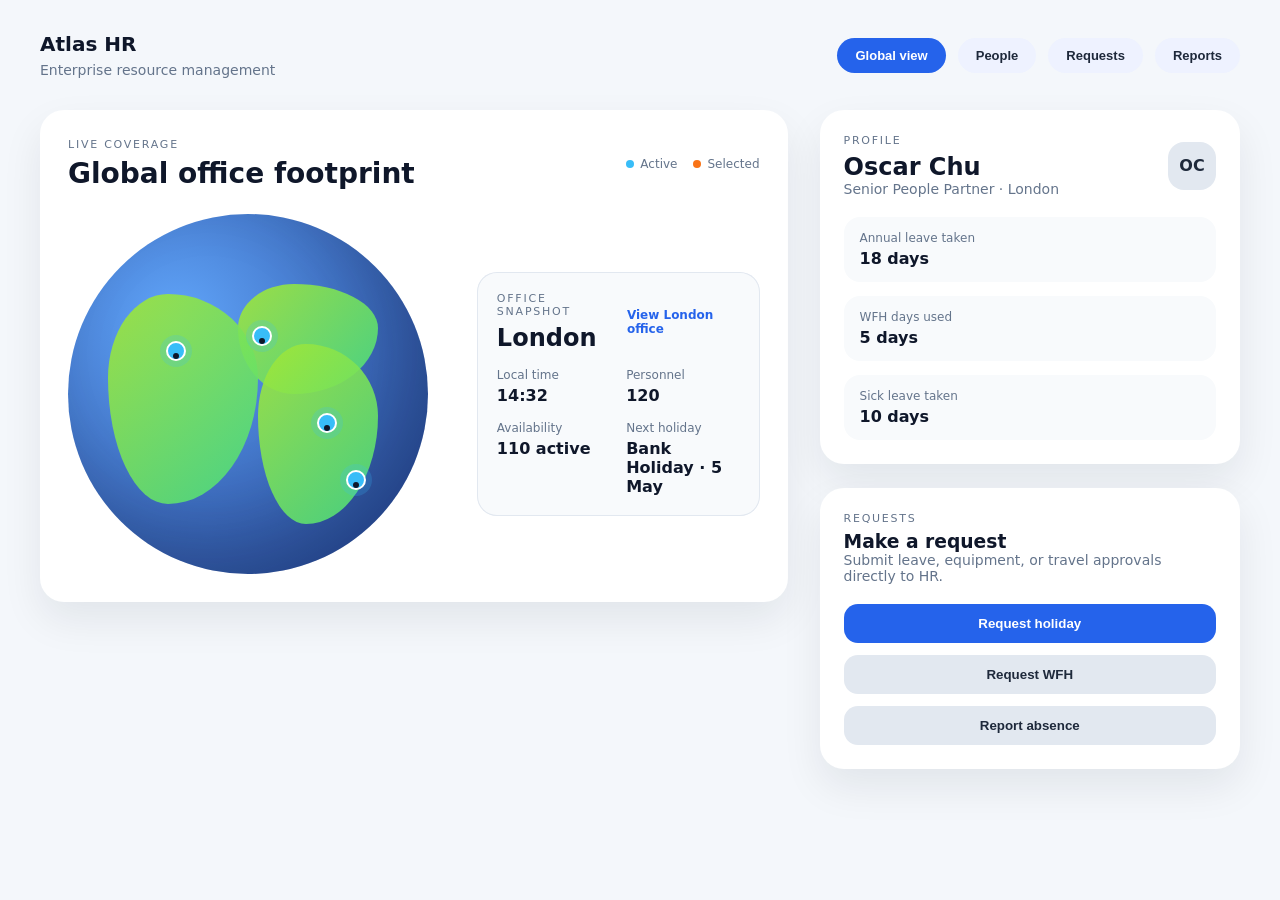
==== index.html @ fd565216 "Add HR globe dashboard pages" ====
<!doctype html>
<html lang="en">
  <head>
    <meta charset="UTF-8" />
    <meta name="viewport" content="width=device-width, initial-scale=1" />
    <title>Atlas HR | Global Workforce</title>
    <link rel="stylesheet" href="styles.css" />
  </head>
  <body>
    <div class="page">
      <header class="topbar">
        <div class="brand">
          <span class="brand-mark">Atlas HR</span>
          <span class="brand-subtitle">Enterprise resource management</span>
        </div>
        <nav class="nav">
          <button class="nav-pill is-active">Global view</button>
          <button class="nav-pill">People</button>
          <button class="nav-pill">Requests</button>
          <button class="nav-pill">Reports</button>
        </nav>
      </header>

      <main class="content">
        <section class="globe-panel">
          <div class="globe-header">
            <div>
              <p class="eyebrow">Live coverage</p>
              <h1>Global office footprint</h1>
            </div>
            <div class="legend">
              <span><span class="dot dot-active"></span>Active</span>
              <span><span class="dot dot-focus"></span>Selected</span>
            </div>
          </div>

          <div class="globe-stage">
            <div class="globe" id="globe">
              <div class="continent continent-europe"></div>
              <div class="continent continent-africa"></div>
              <div class="continent continent-americas"></div>
              <button class="office-marker" data-office="london" style="--x: 54%; --y: 34%;">
                <span></span>
              </button>
              <button class="office-marker" data-office="newyork" style="--x: 30%; --y: 38%;">
                <span></span>
              </button>
              <button class="office-marker" data-office="singapore" style="--x: 72%; --y: 58%;">
                <span></span>
              </button>
              <button class="office-marker" data-office="sydney" style="--x: 80%; --y: 74%;">
                <span></span>
              </button>
            </div>

            <div class="globe-popup" id="globePopup">
              <div class="popup-header">
                <div>
                  <p class="eyebrow">Office snapshot</p>
                  <h2 id="officeName">London</h2>
                </div>
                <a class="cta" id="officeLink" href="office.html">View office</a>
              </div>
              <div class="popup-grid">
                <div>
                  <p class="label">Local time</p>
                  <p class="value" id="officeTime">14:32</p>
                </div>
                <div>
                  <p class="label">Personnel</p>
                  <p class="value" id="officePersonnel">120</p>
                </div>
                <div>
                  <p class="label">Availability</p>
                  <p class="value" id="officeAvailability">110 active</p>
                </div>
                <div>
                  <p class="label">Next holiday</p>
                  <p class="value" id="officeHoliday">Bank Holiday · 5 May</p>
                </div>
              </div>
            </div>
          </div>
        </section>

        <aside class="profile-panel">
          <div class="profile-card">
            <div class="profile-header">
              <div>
                <p class="eyebrow">Profile</p>
                <h2>Oscar Chu</h2>
                <p class="muted">Senior People Partner · London</p>
              </div>
              <div class="avatar">OC</div>
            </div>
            <div class="metric-list">
              <div class="metric">
                <p class="label">Annual leave taken</p>
                <p class="value">18 days</p>
              </div>
              <div class="metric">
                <p class="label">WFH days used</p>
                <p class="value">5 days</p>
              </div>
              <div class="metric">
                <p class="label">Sick leave taken</p>
                <p class="value">10 days</p>
              </div>
            </div>
          </div>

          <div class="request-card">
            <div>
              <p class="eyebrow">Requests</p>
              <h3>Make a request</h3>
              <p class="muted">Submit leave, equipment, or travel approvals directly to HR.</p>
            </div>
            <div class="request-actions">
              <button class="button button-primary">Request holiday</button>
              <button class="button button-secondary">Request WFH</button>
              <button class="button button-secondary">Report absence</button>
            </div>
          </div>
        </aside>
      </main>
    </div>

    <script src="app.js"></script>
  </body>
</html>
---- styles.css ----
:root {
  color-scheme: light;
  font-family: "Inter", "Segoe UI", system-ui, sans-serif;
  --ink: #0f172a;
  --muted: #64748b;
  --panel: #ffffff;
  --accent: #2563eb;
  --accent-soft: #dbeafe;
  --shadow: 0 18px 40px rgba(15, 23, 42, 0.08);
  --radius: 24px;
}

* {
  box-sizing: border-box;
  margin: 0;
  padding: 0;
}

body {
  background: #f4f7fb;
  color: var(--ink);
  min-height: 100vh;
}

.page {
  max-width: 1280px;
  margin: 0 auto;
  padding: 32px 40px 48px;
}

.topbar {
  display: flex;
  justify-content: space-between;
  align-items: center;
  gap: 32px;
  margin-bottom: 32px;
}

.brand {
  display: flex;
  flex-direction: column;
  gap: 6px;
}

.brand-mark {
  font-weight: 700;
  font-size: 20px;
}

.brand-subtitle {
  font-size: 14px;
  color: var(--muted);
}

.nav {
  display: flex;
  gap: 12px;
  flex-wrap: wrap;
}

.nav-pill {
  border: none;
  background: #eef2ff;
  color: #1e293b;
  padding: 10px 18px;
  border-radius: 999px;
  font-size: 13px;
  font-weight: 600;
  cursor: pointer;
  transition: 0.2s ease;
  text-decoration: none;
}

.nav-pill.is-active {
  background: var(--accent);
  color: #fff;
}

.nav-pill:hover {
  transform: translateY(-1px);
}

.content {
  display: grid;
  grid-template-columns: minmax(0, 1.6fr) minmax(0, 0.9fr);
  gap: 32px;
  align-items: start;
}

.globe-panel {
  background: var(--panel);
  border-radius: var(--radius);
  padding: 28px;
  box-shadow: var(--shadow);
}

.globe-header {
  display: flex;
  justify-content: space-between;
  align-items: center;
  margin-bottom: 24px;
}

.eyebrow {
  text-transform: uppercase;
  font-size: 11px;
  letter-spacing: 0.16em;
  color: var(--muted);
  margin-bottom: 6px;
}

h1 {
  font-size: 28px;
}

.legend {
  display: flex;
  gap: 16px;
  font-size: 12px;
  color: var(--muted);
}

.dot {
  width: 8px;
  height: 8px;
  border-radius: 999px;
  display: inline-block;
  margin-right: 6px;
}

.dot-active {
  background: #38bdf8;
}

.dot-focus {
  background: #f97316;
}

.globe-stage {
  display: grid;
  grid-template-columns: minmax(0, 1fr) minmax(0, 0.75fr);
  gap: 32px;
  align-items: center;
}

.globe {
  position: relative;
  width: 360px;
  height: 360px;
  border-radius: 50%;
  background: radial-gradient(circle at 30% 30%, #60a5fa, #1e3a8a);
  overflow: hidden;
  box-shadow: inset -40px -40px 80px rgba(15, 23, 42, 0.2);
}

.continent {
  position: absolute;
  background: linear-gradient(135deg, #a3e635, #4ade80);
  opacity: 0.9;
  border-radius: 40% 60% 60% 40% / 40% 40% 60% 60%;
}

.continent-europe {
  width: 140px;
  height: 110px;
  top: 70px;
  left: 170px;
}

.continent-africa {
  width: 120px;
  height: 180px;
  top: 130px;
  left: 190px;
}

.continent-americas {
  width: 150px;
  height: 210px;
  top: 80px;
  left: 40px;
}

.office-marker {
  position: absolute;
  width: 20px;
  height: 20px;
  border-radius: 999px;
  border: 2px solid #fff;
  background: #38bdf8;
  box-shadow: 0 0 0 6px rgba(56, 189, 248, 0.2);
  left: var(--x);
  top: var(--y);
  transform: translate(-50%, -50%);
  cursor: pointer;
}

.office-marker span {
  display: block;
  width: 6px;
  height: 6px;
  background: #0f172a;
  border-radius: 999px;
  margin: auto;
  transform: translateY(5px);
}

.office-marker.is-selected {
  background: #f97316;
  box-shadow: 0 0 0 6px rgba(249, 115, 22, 0.2);
}

.globe-popup {
  background: #f8fafc;
  border-radius: 20px;
  padding: 20px;
  box-shadow: inset 0 0 0 1px #e2e8f0;
}

.popup-header {
  display: flex;
  align-items: center;
  justify-content: space-between;
  gap: 16px;
  margin-bottom: 16px;
}

.popup-grid {
  display: grid;
  grid-template-columns: repeat(2, minmax(0, 1fr));
  gap: 16px;
}

.label {
  font-size: 12px;
  color: var(--muted);
}

.value {
  font-size: 16px;
  font-weight: 600;
  margin-top: 4px;
}

.cta {
  text-decoration: none;
  font-size: 12px;
  font-weight: 600;
  color: var(--accent);
}

.profile-panel {
  display: grid;
  gap: 24px;
}

.profile-card,
.request-card {
  background: var(--panel);
  border-radius: var(--radius);
  padding: 24px;
  box-shadow: var(--shadow);
}

.profile-header {
  display: flex;
  justify-content: space-between;
  align-items: center;
  margin-bottom: 20px;
}

.avatar {
  width: 48px;
  height: 48px;
  border-radius: 16px;
  background: #e2e8f0;
  color: #1e293b;
  font-weight: 700;
  display: grid;
  place-items: center;
}

.metric-list {
  display: grid;
  gap: 14px;
}

.metric {
  background: #f8fafc;
  border-radius: 16px;
  padding: 14px 16px;
}

.muted {
  color: var(--muted);
  font-size: 14px;
}

.request-actions {
  display: grid;
  gap: 12px;
  margin-top: 20px;
}

.button {
  border: none;
  border-radius: 14px;
  padding: 12px 16px;
  font-weight: 600;
  cursor: pointer;
}

.button-primary {
  background: var(--accent);
  color: #fff;
}

.button-secondary {
  background: #e2e8f0;
  color: #1e293b;
}

.office-page {
  display: grid;
  gap: 24px;
}

.office-summary {
  background: var(--panel);
  border-radius: var(--radius);
  padding: 24px 28px;
  display: flex;
  justify-content: space-between;
  gap: 20px;
  align-items: center;
  box-shadow: var(--shadow);
}

.office-stats {
  display: grid;
  grid-template-columns: repeat(4, minmax(0, 1fr));
  gap: 20px;
}

.office-grid {
  display: grid;
  grid-template-columns: repeat(2, minmax(0, 1fr));
  gap: 24px;
}

.panel {
  background: var(--panel);
  border-radius: var(--radius);
  padding: 22px;
  box-shadow: var(--shadow);
}

.panel-header {
  margin-bottom: 16px;
}

.people-list {
  display: grid;
  gap: 12px;
}

.person {
  display: flex;
  justify-content: space-between;
  padding: 12px 16px;
  background: #f8fafc;
  border-radius: 16px;
  align-items: center;
}

.status-pill {
  padding: 6px 12px;
  border-radius: 999px;
  font-size: 12px;
  font-weight: 600;
}

.status-onsite {
  background: #dbeafe;
  color: #1d4ed8;
}

.status-remote {
  background: #dcfce7;
  color: #166534;
}

.status-leave {
  background: #fee2e2;
  color: #991b1b;
}

.org-chart {
  display: grid;
  gap: 16px;
}

.org-row {
  display: grid;
  grid-template-columns: repeat(2, minmax(0, 1fr));
  gap: 16px;
}

.org-node {
  background: #f8fafc;
  border-radius: 16px;
  padding: 14px 16px;
}

.status-grid {
  display: grid;
  grid-template-columns: repeat(4, minmax(0, 1fr));
  gap: 16px;
}

.status-card {
  background: #f8fafc;
  border-radius: 16px;
  padding: 14px 16px;
}

.panel.wide {
  grid-column: 1 / -1;
}

@media (max-width: 1100px) {
  .content {
    grid-template-columns: 1fr;
  }

  .globe-stage {
    grid-template-columns: 1fr;
  }

  .office-grid {
    grid-template-columns: 1fr;
  }

  .office-stats {
    grid-template-columns: repeat(2, minmax(0, 1fr));
  }

  .status-grid {
    grid-template-columns: repeat(2, minmax(0, 1fr));
  }
}

@media (max-width: 720px) {
  .page {
    padding: 24px;
  }

  .topbar {
    flex-direction: column;
    align-items: flex-start;
  }

  .globe {
    width: 280px;
    height: 280px;
  }

  .office-stats {
    grid-template-columns: 1fr;
  }

  .status-grid {
    grid-template-columns: 1fr;
  }
}
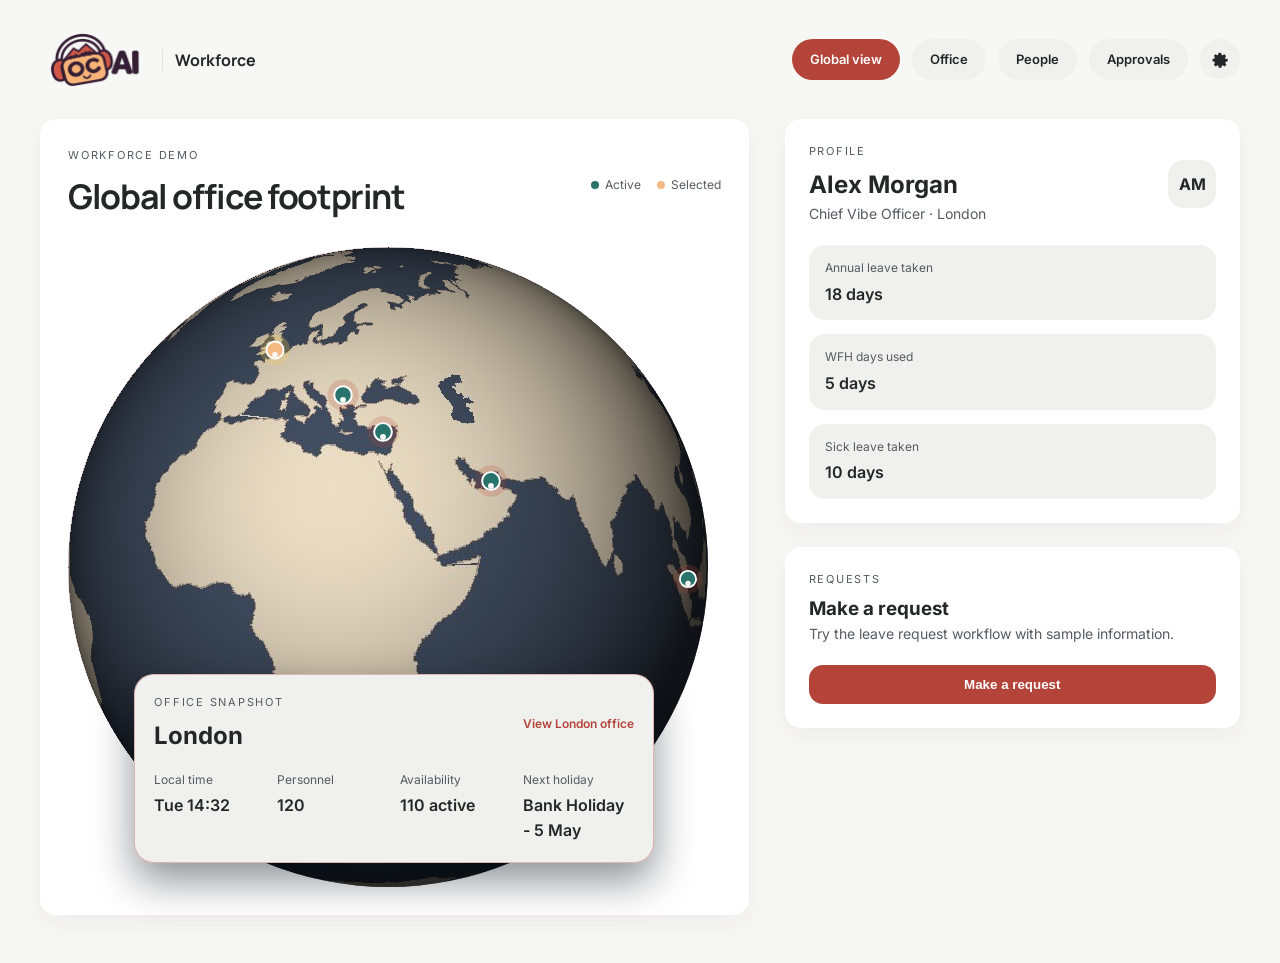
==== commit 474c8112: "Refresh Workforce for the OC AI portfolio" ====
--- a/index.html
+++ b/index.html
@@ -3,29 +3,44 @@
   <head>
     <meta charset="UTF-8" />
     <meta name="viewport" content="width=device-width, initial-scale=1" />
-    <title>Atlas HR | Global Workforce</title>
+    <title>OC AI Workforce | Global Workforce</title>
+    <link rel="icon" href="assets/icons/favicon.svg" type="image/svg+xml" />
+    <script src="styles/oc-ai-theme.js"></script>
+    <link rel="stylesheet" href="styles/oc-ai.css" />
     <link rel="stylesheet" href="styles.css" />
+    <script defer src="scripts/oc-ai-controls.js"></script>
   </head>
-  <body>
+  <body class="oc-app home">
+    <a class="oc-skip oc-button" href="#main">Skip to content</a>
     <div class="page">
       <header class="topbar">
-        <div class="brand">
-          <span class="brand-mark">Atlas HR</span>
-          <span class="brand-subtitle">Enterprise resource management</span>
-        </div>
-        <nav class="nav">
-          <button class="nav-pill is-active">Global view</button>
-          <button class="nav-pill">People</button>
-          <button class="nav-pill">Requests</button>
-          <button class="nav-pill">Reports</button>
-        </nav>
+        <a class="brand" href="index.html" aria-label="OC AI Workforce home">
+          <span class="oc-brand oc-brand-full" aria-hidden="true">
+            <img class="oc-brand-light" src="assets/logos/logo-light.webp" alt="" />
+            <img class="oc-brand-dark" src="assets/logos/logo-dark.webp" alt="" />
+          </span>
+          <span class="brand-product">Workforce</span>
+        </a>
+        <nav class="nav" aria-label="Main">
+          <a class="nav-pill is-active" aria-current="page" href="index.html">Global view</a>
+  <a class="nav-pill" href="office.html">Office</a>
+  <a class="nav-pill" href="people.html">People</a>
+  <a class="nav-pill" href="approvals.html">Approvals</a>
+  <a class="nav-pill nav-icon" href="settings.html" aria-label="Settings">
+  <svg viewBox="0 0 24 24" aria-hidden="true" focusable="false">
+    <path
+      fill="currentColor"
+      d="M12 8.75a3.25 3.25 0 1 0 0 6.5a3.25 3.25 0 0 0 0-6.5zm9.25 3.25l-1.96-.32a7.4 7.4 0 0 0-.62-1.5l1.17-1.6a.75.75 0 0 0-.08-.98l-1.66-1.66a.75.75 0 0 0-.98-.08l-1.6 1.17c-.48-.26-.98-.48-1.5-.62l-.32-1.96a.75.75 0 0 0-.74-.62h-2.35a.75.75 0 0 0-.74.62l-.32 1.96c-.52.14-1.02.36-1.5.62l-1.6-1.17a.75.75 0 0 0-.98.08L4.16 7.22a.75.75 0 0 0-.08.98l1.17 1.6c-.26.48-.48.98-.62 1.5l-1.96.32a.75.75 0 0 0-.62.74v2.35c0 .37.27.69.62.74l1.96.32c.14.52.36 1.02.62 1.5l-1.17 1.6a.75.75 0 0 0 .08.98l1.66 1.66c.26.26.66.3.98.08l1.6-1.17c.48.26.98.48 1.5.62l.32 1.96c.05.35.37.62.74.62h2.35c.37 0 .69-.27.74-.62l.32-1.96c.52-.14 1.02-.36 1.5-.62l1.6 1.17c.32.22.72.18.98-.08l1.66-1.66a.75.75 0 0 0 .08-.98l-1.17-1.6c.26-.48.48-.98.62-1.5l1.96-.32a.75.75 0 0 0 .62-.74v-2.35a.75.75 0 0 0-.62-.74z"
+    />
+  </svg>
+</a></nav>
       </header>
 
-      <main class="content">
+      <main id="main" tabindex="-1" class="content">
         <section class="globe-panel">
           <div class="globe-header">
             <div>
-              <p class="eyebrow">Live coverage</p>
+              <p class="eyebrow">Workforce demo</p>
               <h1>Global office footprint</h1>
             </div>
             <div class="legend">
@@ -35,22 +50,28 @@
           </div>
 
           <div class="globe-stage">
-            <div class="globe" id="globe">
-              <div class="continent continent-europe"></div>
-              <div class="continent continent-africa"></div>
-              <div class="continent continent-americas"></div>
-              <button class="office-marker" data-office="london" style="--x: 54%; --y: 34%;">
-                <span></span>
-              </button>
-              <button class="office-marker" data-office="newyork" style="--x: 30%; --y: 38%;">
-                <span></span>
-              </button>
-              <button class="office-marker" data-office="singapore" style="--x: 72%; --y: 58%;">
-                <span></span>
-              </button>
-              <button class="office-marker" data-office="sydney" style="--x: 80%; --y: 74%;">
-                <span></span>
-              </button>
+            <div class="globe" id="globe" aria-label="Interactive globe">
+              <canvas id="globeCanvas" width="360" height="360" aria-hidden="true"></canvas>
+              <div class="globe-overlay" id="globeOverlay">
+                <button class="office-marker" data-office="london" data-lat="51.5074" data-lon="-0.1278">
+                  <span></span>
+                </button>
+                <button class="office-marker" data-office="bulgaria" data-lat="42.6977" data-lon="23.3219">
+                  <span></span>
+                </button>
+                <button class="office-marker" data-office="cyprus" data-lat="35.1856" data-lon="33.3823">
+                  <span></span>
+                </button>
+                <button class="office-marker" data-office="dubai" data-lat="25.2048" data-lon="55.2708">
+                  <span></span>
+                </button>
+                <button class="office-marker" data-office="singapore" data-lat="1.3521" data-lon="103.8198">
+                  <span></span>
+                </button>
+                <button class="office-marker" data-office="sydney" data-lat="-33.8688" data-lon="151.2093">
+                  <span></span>
+                </button>
+              </div>
             </div>
 
             <div class="globe-popup" id="globePopup">
@@ -64,7 +85,7 @@
               <div class="popup-grid">
                 <div>
                   <p class="label">Local time</p>
-                  <p class="value" id="officeTime">14:32</p>
+                  <p class="value" id="officeTime">Tue 14:32</p>
                 </div>
                 <div>
                   <p class="label">Personnel</p>
@@ -76,7 +97,7 @@
                 </div>
                 <div>
                   <p class="label">Next holiday</p>
-                  <p class="value" id="officeHoliday">Bank Holiday · 5 May</p>
+                  <p class="value" id="officeHoliday">Bank Holiday - 5 May</p>
                 </div>
               </div>
             </div>
@@ -88,10 +109,10 @@
             <div class="profile-header">
               <div>
                 <p class="eyebrow">Profile</p>
-                <h2>Oscar Chu</h2>
-                <p class="muted">Senior People Partner · London</p>
+                <h2>Alex Morgan</h2>
+                <p class="muted">Chief Vibe Officer · London</p>
               </div>
-              <div class="avatar">OC</div>
+              <div class="avatar">AM</div>
             </div>
             <div class="metric-list">
               <div class="metric">
@@ -113,18 +134,55 @@
             <div>
               <p class="eyebrow">Requests</p>
               <h3>Make a request</h3>
-              <p class="muted">Submit leave, equipment, or travel approvals directly to HR.</p>
+              <p class="muted">Try the leave request workflow with sample information.</p>
             </div>
             <div class="request-actions">
-              <button class="button button-primary">Request holiday</button>
-              <button class="button button-secondary">Request WFH</button>
-              <button class="button button-secondary">Report absence</button>
+              <button class="button button-primary" id="requestButton" type="button">Make a request</button>
             </div>
+            <p class="muted" id="requestFeedback" role="status"></p>
           </div>
         </aside>
       </main>
     </div>
 
+    <div class="modal is-hidden" id="requestModal" role="dialog" aria-modal="true" aria-labelledby="requestTitle">
+      <div class="modal-backdrop" data-modal-close></div>
+      <div class="modal-card">
+        <div class="modal-header">
+          <h2 id="requestTitle">Make a request</h2>
+          <button class="modal-close" type="button" data-modal-close aria-label="Close request form">x</button>
+        </div>
+        <form class="modal-form" id="requestForm">
+          <label class="field">
+            <span class="label">Request type</span>
+            <select name="requestType" required>
+              <option value="holiday">Holiday</option>
+              <option value="wfh">WFH</option>
+              <option value="sick-leave">Sick leave</option>
+            </select>
+          </label>
+          <div class="field-row">
+            <label class="field">
+              <span class="label">Start date</span>
+              <input type="date" name="startDate" required />
+            </label>
+            <label class="field">
+              <span class="label">End date</span>
+              <input type="date" name="endDate" required />
+            </label>
+          </div>
+          <label class="field">
+            <span class="label">Comments</span>
+            <textarea name="comments" rows="4" placeholder="Add context or notes"></textarea>
+          </label>
+          <div class="modal-actions">
+            <button class="button button-secondary" type="button" data-modal-close>Cancel</button>
+            <button class="button button-primary" type="submit">Submit sample request</button>
+          </div>
+        </form>
+      </div>
+    </div>
+
     <script src="app.js"></script>
   </body>
 </html>
--- a/styles/oc-ai.css
+++ b/styles/oc-ai.css
@@ -0,0 +1,16 @@
+/* Front-end entry point. Import once, then add product styles. */
+@import url('./oc-ai-tokens.css');
+@import url('./oc-ai-components.css');
+
+@font-face {
+  font-family: 'Inter Variable';
+  src: url('../assets/fonts/inter-latin-wght-normal.woff2') format('woff2');
+  font-weight: 100 900;
+  font-display: swap;
+}
+@font-face {
+  font-family: 'Manrope Variable';
+  src: url('../assets/fonts/manrope-latin-wght-normal.woff2') format('woff2');
+  font-weight: 200 800;
+  font-display: swap;
+}
--- a/styles.css
+++ b/styles.css
@@ -1,13 +1,17 @@
 :root {
-  color-scheme: light;
-  font-family: "Inter", "Segoe UI", system-ui, sans-serif;
-  --ink: #0f172a;
-  --muted: #64748b;
-  --panel: #ffffff;
-  --accent: #2563eb;
-  --accent-soft: #dbeafe;
-  --shadow: 0 18px 40px rgba(15, 23, 42, 0.08);
-  --radius: 24px;
+  --bg: var(--canvas);
+  --ink: var(--text);
+  --muted: var(--text-muted);
+  --panel: var(--surface);
+  --panel-soft: var(--surface-raised);
+  --accent-1: var(--chart-3);
+  --accent-2: var(--accent);
+  --accent-3: var(--danger);
+  --accent-4: var(--info);
+  --hr-accent: var(--action);
+  --accent-soft: var(--selected);
+  --shadow: var(--shadow-card);
+  --radius: var(--radius-feature);
 }
 
 * {
@@ -17,9 +21,13 @@
 }
 
 body {
-  background: #f4f7fb;
+  background: var(--bg);
   color: var(--ink);
   min-height: 100vh;
+}
+
+html {
+  scroll-behavior: smooth;
 }
 
 .page {
@@ -38,18 +46,16 @@
 
 .brand {
   display: flex;
-  flex-direction: column;
-  gap: 6px;
-}
-
-.brand-mark {
-  font-weight: 700;
-  font-size: 20px;
-}
-
-.brand-subtitle {
-  font-size: 14px;
-  color: var(--muted);
+  align-items: center;
+  gap: 12px;
+  color: var(--ink);
+  text-decoration: none;
+}
+
+.brand-product {
+  border-inline-start: 1px solid var(--border);
+  padding-inline-start: 12px;
+  font: 700 1rem var(--font-display);
 }
 
 .nav {
@@ -60,8 +66,8 @@
 
 .nav-pill {
   border: none;
-  background: #eef2ff;
-  color: #1e293b;
+  background: var(--panel-soft);
+  color: var(--ink);
   padding: 10px 18px;
   border-radius: 999px;
   font-size: 13px;
@@ -72,8 +78,8 @@
 }
 
 .nav-pill.is-active {
-  background: var(--accent);
-  color: #fff;
+  background: var(--hr-accent);
+  color: var(--on-action);
 }
 
 .nav-pill:hover {
@@ -110,7 +116,9 @@
 }
 
 h1 {
-  font-size: 28px;
+  font-family: var(--font-display);
+  font-size: clamp(25px, 3vw, 34px);
+  letter-spacing: -0.04em;
 }
 
 .legend {
@@ -129,11 +137,11 @@
 }
 
 .dot-active {
-  background: #38bdf8;
+  background: var(--accent-1);
 }
 
 .dot-focus {
-  background: #f97316;
+  background: var(--accent-2);
 }
 
 .globe-stage {
@@ -141,44 +149,58 @@
   grid-template-columns: minmax(0, 1fr) minmax(0, 0.75fr);
   gap: 32px;
   align-items: center;
+  position: relative;
 }
 
 .globe {
   position: relative;
-  width: 360px;
-  height: 360px;
+  width: min(100%, 360px);
+  aspect-ratio: 1;
   border-radius: 50%;
-  background: radial-gradient(circle at 30% 30%, #60a5fa, #1e3a8a);
+  background: radial-gradient(circle at 30% 30%, color-mix(in srgb, var(--action) 35%, transparent), rgba(91, 116, 183, 0.55));
   overflow: hidden;
-  box-shadow: inset -40px -40px 80px rgba(15, 23, 42, 0.2);
-}
-
-.continent {
+  touch-action: none;
+  box-shadow: inset -40px -40px 80px rgba(2, 12, 20, 0.35);
+  cursor: grab;
+  user-select: none;
+}
+
+.home .content {
+  grid-template-columns: minmax(0, 1.4fr) minmax(0, 0.9fr);
+  gap: 36px;
+  align-items: start;
+}
+
+.home .globe-stage {
+  grid-template-columns: minmax(0, 1fr);
+  justify-items: start;
+  text-align: left;
+  gap: 24px;
+}
+
+.home .globe {
+  width: min(100%, 640px);
+}
+
+
+.globe.is-dragging {
+  cursor: grabbing;
+}
+
+.globe canvas {
+  width: 100%;
+  height: 100%;
+  display: block;
   position: absolute;
-  background: linear-gradient(135deg, #a3e635, #4ade80);
-  opacity: 0.9;
-  border-radius: 40% 60% 60% 40% / 40% 40% 60% 60%;
-}
-
-.continent-europe {
-  width: 140px;
-  height: 110px;
-  top: 70px;
-  left: 170px;
-}
-
-.continent-africa {
-  width: 120px;
-  height: 180px;
-  top: 130px;
-  left: 190px;
-}
-
-.continent-americas {
-  width: 150px;
-  height: 210px;
-  top: 80px;
-  left: 40px;
+  inset: 0;
+  z-index: 0;
+}
+
+.globe-overlay {
+  position: absolute;
+  inset: 0;
+  pointer-events: auto;
+  z-index: 2;
 }
 
 .office-marker {
@@ -186,35 +208,50 @@
   width: 20px;
   height: 20px;
   border-radius: 999px;
-  border: 2px solid #fff;
-  background: #38bdf8;
-  box-shadow: 0 0 0 6px rgba(56, 189, 248, 0.2);
-  left: var(--x);
-  top: var(--y);
+  border: 2px solid var(--panel);
+  background: var(--accent-1);
+  box-shadow: 0 0 0 6px color-mix(in srgb, var(--action) 20%, transparent);
   transform: translate(-50%, -50%);
   cursor: pointer;
+  pointer-events: auto;
+  transition: background 0.2s ease, box-shadow 0.2s ease;
 }
 
 .office-marker span {
   display: block;
   width: 6px;
   height: 6px;
-  background: #0f172a;
+  background: var(--bg);
   border-radius: 999px;
   margin: auto;
   transform: translateY(5px);
 }
 
 .office-marker.is-selected {
-  background: #f97316;
-  box-shadow: 0 0 0 6px rgba(249, 115, 22, 0.2);
+  background: var(--accent-2);
+  box-shadow: 0 0 0 6px rgba(250, 210, 85, 0.25);
+}
+
+.office-marker.is-hidden {
+  opacity: 0;
+  transform: translate(-50%, -50%) scale(0.6);
+  pointer-events: none;
 }
 
 .globe-popup {
-  background: #f8fafc;
+  background: var(--panel-soft);
   border-radius: 20px;
   padding: 20px;
-  box-shadow: inset 0 0 0 1px #e2e8f0;
+  box-shadow:
+    0 18px 40px rgba(2, 12, 20, 0.45),
+    inset 0 0 0 1px color-mix(in srgb, var(--action) 35%, transparent);
+  position: absolute;
+  left: 50%;
+  bottom: 24px;
+  transform: translateX(-50%);
+  width: min(520px, 85%);
+  z-index: 3;
+  pointer-events: auto;
 }
 
 .popup-header {
@@ -227,8 +264,8 @@
 
 .popup-grid {
   display: grid;
-  grid-template-columns: repeat(2, minmax(0, 1fr));
-  gap: 16px;
+  grid-template-columns: repeat(4, minmax(0, 1fr));
+  gap: 12px;
 }
 
 .label {
@@ -246,7 +283,7 @@
   text-decoration: none;
   font-size: 12px;
   font-weight: 600;
-  color: var(--accent);
+  color: var(--hr-accent);
 }
 
 .profile-panel {
@@ -273,8 +310,8 @@
   width: 48px;
   height: 48px;
   border-radius: 16px;
-  background: #e2e8f0;
-  color: #1e293b;
+  background: var(--panel-soft);
+  color: var(--ink);
   font-weight: 700;
   display: grid;
   place-items: center;
@@ -286,7 +323,7 @@
 }
 
 .metric {
-  background: #f8fafc;
+  background: var(--panel-soft);
   border-radius: 16px;
   padding: 14px 16px;
 }
@@ -311,13 +348,13 @@
 }
 
 .button-primary {
-  background: var(--accent);
-  color: #fff;
+  background: var(--hr-accent);
+  color: var(--on-action);
 }
 
 .button-secondary {
-  background: #e2e8f0;
-  color: #1e293b;
+  background: var(--panel-soft);
+  color: var(--ink);
 }
 
 .office-page {
@@ -334,6 +371,40 @@
   gap: 20px;
   align-items: center;
   box-shadow: var(--shadow);
+}
+
+.office-heading {
+  display: flex;
+  align-items: center;
+  gap: 12px;
+  flex-wrap: wrap;
+  margin-bottom: 10px;
+}
+
+.office-select {
+  background: var(--panel-soft);
+  color: var(--ink);
+  border: 1px solid color-mix(in srgb, var(--action) 35%, transparent);
+  padding: 8px 14px;
+  border-radius: 16px;
+  font: inherit;
+  cursor: pointer;
+}
+
+.office-select-title {
+  background: var(--panel);
+  border-color: color-mix(in srgb, var(--action) 45%, transparent);
+  font-size: 24px;
+  font-weight: 700;
+  padding: 6px 44px 6px 20px;
+  width: min(100%, 260px);
+  box-shadow: inset 0 0 0 1px color-mix(in srgb, var(--action) 20%, transparent);
+  appearance: none;
+  background-image: linear-gradient(45deg, transparent 50%, var(--hr-accent) 50%),
+    linear-gradient(135deg, var(--hr-accent) 50%, transparent 50%);
+  background-position: calc(100% - 22px) 50%, calc(100% - 14px) 50%;
+  background-size: 6px 6px, 6px 6px;
+  background-repeat: no-repeat;
 }
 
 .office-stats {
@@ -359,16 +430,48 @@
   margin-bottom: 16px;
 }
 
+.panel-header h2,
+.panel-header p {
+  text-align: center;
+}
+
+.org-controls {
+  display: flex;
+  justify-content: center;
+  gap: 10px;
+  margin-top: 12px;
+}
+
+.org-control {
+  border: none;
+  background: var(--panel-soft);
+  color: var(--ink);
+  padding: 8px 14px;
+  border-radius: 999px;
+  font-size: 12px;
+  font-weight: 600;
+  cursor: pointer;
+  transition: 0.2s ease;
+}
+
+.org-control:hover {
+  transform: translateY(-1px);
+  box-shadow: inset 0 0 0 1px color-mix(in srgb, var(--action) 25%, transparent);
+}
+
 .people-list {
   display: grid;
   gap: 12px;
+  max-height: 560px;
+  overflow-y: auto;
+  padding-right: 6px;
 }
 
 .person {
   display: flex;
   justify-content: space-between;
   padding: 12px 16px;
-  background: #f8fafc;
+  background: var(--panel-soft);
   border-radius: 16px;
   align-items: center;
 }
@@ -381,18 +484,18 @@
 }
 
 .status-onsite {
-  background: #dbeafe;
-  color: #1d4ed8;
+  background: var(--panel-soft);
+  color: var(--info);
 }
 
 .status-remote {
-  background: #dcfce7;
-  color: #166534;
+  background: var(--panel-soft);
+  color: var(--success);
 }
 
 .status-leave {
-  background: #fee2e2;
-  color: #991b1b;
+  background: var(--panel-soft);
+  color: var(--danger);
 }
 
 .org-chart {
@@ -407,11 +510,141 @@
 }
 
 .org-node {
-  background: #f8fafc;
+  background: var(--panel-soft);
   border-radius: 16px;
   padding: 14px 16px;
 }
 
+.org-chart-interactive {
+  display: grid;
+  gap: 16px;
+  justify-items: center;
+}
+
+.org-chart-canvas {
+  display: grid;
+  gap: 14px;
+  width: 100%;
+  justify-items: center;
+  position: relative;
+}
+
+.org-level {
+  position: relative;
+  display: grid;
+  grid-template-columns: repeat(auto-fit, minmax(160px, 1fr));
+  gap: 12px;
+  width: min(540px, 100%);
+  justify-content: center;
+  animation: orgLevelIn 0.22s ease;
+}
+
+.org-links {
+  position: absolute;
+  inset: 0;
+  pointer-events: none;
+  z-index: 0;
+}
+
+.org-link {
+  fill: none;
+  stroke: color-mix(in srgb, var(--action) 20%, transparent);
+  stroke-width: 1;
+}
+
+.org-person {
+  position: relative;
+  display: flex;
+  align-items: flex-start;
+  gap: 8px;
+  background: var(--panel-soft);
+  color: var(--ink);
+  border-radius: 16px;
+  padding: 14px 16px;
+  box-shadow: inset 0 0 0 1px color-mix(in srgb, var(--action) 8%, transparent);
+  transition: 0.2s ease;
+  z-index: 1;
+}
+
+.org-person:hover {
+  transform: translateY(-1px);
+  box-shadow: inset 0 0 0 1px color-mix(in srgb, var(--action) 25%, transparent);
+}
+
+.org-person.is-selected {
+  background: var(--accent-soft);
+  box-shadow: inset 0 0 0 1px color-mix(in srgb, var(--action) 60%, transparent);
+}
+
+.org-select {
+  border: none;
+  background: transparent;
+  color: inherit;
+  text-align: left;
+  flex: 1;
+  cursor: pointer;
+  font: inherit;
+  padding: 0;
+}
+
+.org-toggle {
+  border: none;
+  background: var(--panel);
+  color: var(--ink);
+  width: 28px;
+  height: 28px;
+  border-radius: 10px;
+  cursor: pointer;
+  font-weight: 700;
+}
+
+.org-toggle:hover {
+  box-shadow: inset 0 0 0 1px color-mix(in srgb, var(--action) 25%, transparent);
+}
+
+.org-name {
+  display: block;
+  font-weight: 600;
+  margin-bottom: 4px;
+}
+
+.org-title {
+  display: block;
+  font-size: 13px;
+  color: var(--muted);
+}
+
+.org-detail {
+  background: var(--panel-soft);
+  border-radius: 16px;
+  padding: 16px;
+  width: min(520px, 100%);
+  text-align: left;
+}
+
+.org-detail-card h3 {
+  margin: 6px 0 4px;
+}
+
+.org-detail-grid {
+  display: grid;
+  grid-template-columns: repeat(2, minmax(0, 1fr));
+  gap: 14px;
+  margin-top: 12px;
+  text-align: left;
+}
+
+@keyframes orgLevelIn {
+  from {
+    opacity: 0;
+    transform: translateY(6px);
+  }
+  to {
+    opacity: 1;
+    transform: translateY(0);
+  }
+}
+
 .status-grid {
   display: grid;
   grid-template-columns: repeat(4, minmax(0, 1fr));
@@ -419,7 +652,7 @@
 }
 
 .status-card {
-  background: #f8fafc;
+  background: var(--panel-soft);
   border-radius: 16px;
   padding: 14px 16px;
 }
@@ -428,17 +661,135 @@
   grid-column: 1 / -1;
 }
 
+.settings-page {
+  display: grid;
+  gap: 24px;
+}
+
+.settings-grid {
+  display: grid;
+  grid-template-columns: repeat(2, minmax(0, 1fr));
+  gap: 20px;
+}
+
+.settings-block {
+  background: var(--panel-soft);
+  border-radius: 16px;
+  padding: 18px;
+  display: grid;
+  gap: 12px;
+}
+
+.settings-toggle {
+  display: flex;
+  align-items: center;
+  gap: 10px;
+  font-size: 14px;
+  color: var(--ink);
+}
+
+.settings-toggle input {
+  accent-color: var(--hr-accent);
+}
+
+.modal {
+  position: fixed;
+  inset: 0;
+  display: flex;
+  align-items: center;
+  justify-content: center;
+  padding: 24px;
+  z-index: 20;
+}
+
+.modal.is-hidden {
+  display: none;
+}
+
+.modal-backdrop {
+  position: absolute;
+  inset: 0;
+  background: rgba(2, 12, 20, 0.6);
+}
+
+.modal-card {
+  position: relative;
+  width: min(560px, 92vw);
+  background: var(--panel);
+  border-radius: var(--radius);
+  padding: 24px;
+  box-shadow: var(--shadow);
+  z-index: 1;
+}
+
+.modal-header {
+  display: flex;
+  align-items: center;
+  justify-content: space-between;
+  margin-bottom: 16px;
+}
+
+.modal-close {
+  border: none;
+  background: var(--panel-soft);
+  color: var(--ink);
+  width: 32px;
+  height: 32px;
+  border-radius: 10px;
+  cursor: pointer;
+}
+
+.modal-form {
+  display: grid;
+  gap: 16px;
+}
+
+.field {
+  display: grid;
+  gap: 8px;
+}
+
+.field-row {
+  display: grid;
+  grid-template-columns: repeat(2, minmax(0, 1fr));
+  gap: 16px;
+}
+
+.field input,
+.field select,
+.field textarea {
+  background: var(--panel-soft);
+  border: 1px solid color-mix(in srgb, var(--action) 20%, transparent);
+  color: var(--ink);
+  padding: 10px 12px;
+  border-radius: 12px;
+  font: inherit;
+}
+
+.field textarea {
+  resize: vertical;
+  min-height: 96px;
+}
+
+.modal-actions {
+  display: flex;
+  justify-content: flex-end;
+  gap: 12px;
+  margin-top: 4px;
+}
+
 @media (max-width: 1100px) {
-  .content {
-    grid-template-columns: 1fr;
+  .content,
+  .home .content {
+    grid-template-columns: minmax(0, 1fr);
   }
 
   .globe-stage {
-    grid-template-columns: 1fr;
+    grid-template-columns: minmax(0, 1fr);
   }
 
   .office-grid {
-    grid-template-columns: 1fr;
+    grid-template-columns: minmax(0, 1fr);
   }
 
   .office-stats {
@@ -448,11 +799,15 @@
   .status-grid {
     grid-template-columns: repeat(2, minmax(0, 1fr));
   }
+
+  .settings-grid {
+    grid-template-columns: minmax(0, 1fr);
+  }
 }
 
 @media (max-width: 720px) {
   .page {
-    padding: 24px;
+    padding: 16px;
   }
 
   .topbar {
@@ -461,15 +816,186 @@
   }
 
   .globe {
-    width: 280px;
-    height: 280px;
+    width: min(100%, 280px);
   }
 
   .office-stats {
-    grid-template-columns: 1fr;
+    grid-template-columns: minmax(0, 1fr);
   }
 
   .status-grid {
-    grid-template-columns: 1fr;
-  }
-}
+    grid-template-columns: minmax(0, 1fr);
+  }
+
+  .field-row {
+    grid-template-columns: minmax(0, 1fr);
+  }
+}
+
+.people-page {
+  display: grid;
+  gap: 24px;
+}
+
+.people-panel .muted {
+  margin-top: 6px;
+}
+
+.table-wrap {
+  overflow-x: auto;
+}
+
+.people-table {
+  width: 100%;
+  border-collapse: separate;
+  border-spacing: 0 10px;
+  margin-top: 12px;
+}
+
+.people-table thead th {
+  text-align: left;
+  font-size: 12px;
+  text-transform: uppercase;
+  letter-spacing: 0.14em;
+  color: var(--muted);
+  padding: 6px 16px;
+}
+
+.people-table tbody tr {
+  background: var(--panel-soft);
+}
+
+.people-table tbody td {
+  padding: 14px 16px;
+}
+
+.people-table tbody tr td:first-child {
+  border-top-left-radius: 14px;
+  border-bottom-left-radius: 14px;
+}
+
+.people-table tbody tr td:last-child {
+  border-top-right-radius: 14px;
+  border-bottom-right-radius: 14px;
+}
+
+.sort-button {
+  background: transparent;
+  border: none;
+  color: inherit;
+  font: inherit;
+  font-weight: 600;
+  display: inline-flex;
+  align-items: center;
+  gap: 8px;
+  cursor: pointer;
+}
+
+.sort-button .sort-indicator {
+  width: 10px;
+  height: 10px;
+  display: inline-block;
+  border-right: 2px solid currentColor;
+  border-bottom: 2px solid currentColor;
+  transform: rotate(45deg);
+  opacity: 0.4;
+  transition: 0.2s ease;
+}
+
+.sort-button[data-direction="desc"] .sort-indicator {
+  transform: rotate(-135deg);
+  opacity: 0.9;
+}
+
+.sort-button[data-direction="asc"] .sort-indicator {
+  opacity: 0.9;
+}
+
+.nav-icon {
+  width: 40px;
+  height: 40px;
+  padding: 0;
+  display: inline-flex;
+  align-items: center;
+  justify-content: center;
+}
+
+.nav-icon svg {
+  width: 18px;
+  height: 18px;
+}
+
+
+.approvals-page {
+  display: grid;
+  grid-template-columns: minmax(0, 1fr);
+  gap: 24px;
+}
+
+.approvals-table .status-pill {
+  display: inline-flex;
+  align-items: center;
+  justify-content: center;
+}
+
+.status-pending {
+  background: var(--accent-2);
+  color: #3f2c00;
+}
+
+.status-review {
+  background: var(--panel-soft);
+  color: var(--info);
+}
+
+.status-approved {
+  background: var(--panel-soft);
+  color: var(--success);
+}
+
+.status-declined {
+  background: var(--panel-soft);
+  color: var(--danger);
+}
+
+.status-recorded {
+  background: #334a60;
+  color: #eaf6f7;
+}
+
+
+
+@media (max-width: 480px) {
+  .globe-header {
+    align-items: flex-start;
+    flex-direction: column;
+    gap: 12px;
+  }
+
+  .globe-panel {
+    padding: 18px;
+  }
+}
+
+.office-page,
+.people-page,
+.approvals-page {
+  grid-template-columns: minmax(0, 1fr);
+}
+
+.panel,
+.globe-panel,
+.profile-panel {
+  min-width: 0;
+}
+
+@media (max-width: 720px) {
+  .office-summary {
+    align-items: stretch;
+    flex-direction: column;
+  }
+
+  .popup-grid {
+    grid-template-columns: repeat(2, minmax(0, 1fr));
+  }
+}
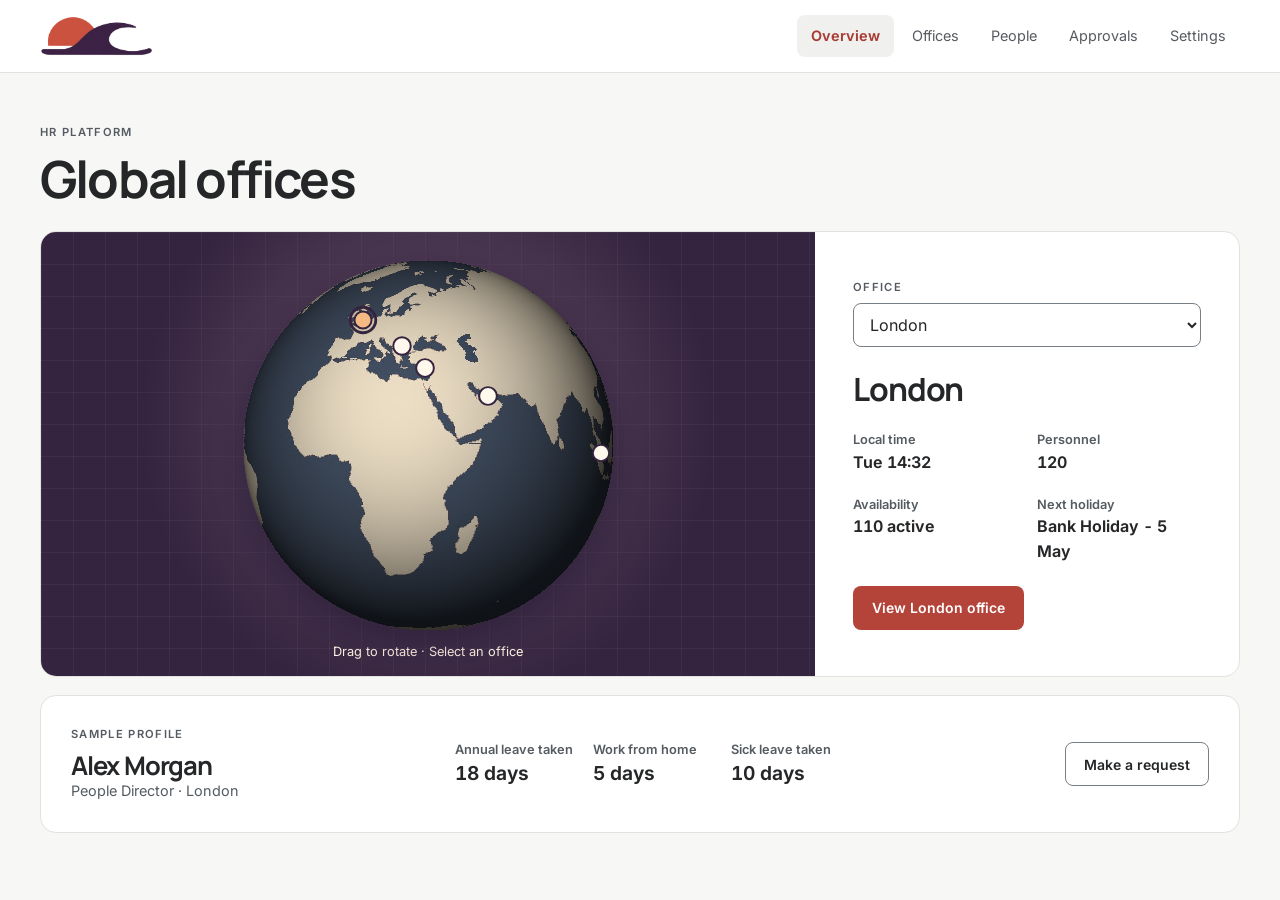
==== commit 3a3ec51e: "Redesign HR Platform with Shore Wash" ====
--- a/index.html
+++ b/index.html
@@ -1,88 +1,74 @@
 <!doctype html>
 <html lang="en">
   <head>
-    <meta charset="UTF-8" />
+    <meta charset="utf-8" />
     <meta name="viewport" content="width=device-width, initial-scale=1" />
-    <title>OC AI Workforce | Global Workforce</title>
-    <link rel="icon" href="assets/icons/favicon.svg" type="image/svg+xml" />
+    <title>Global offices | HR Platform</title>
+    <link rel="icon" type="image/png" href="assets/icons/shore-wash-icon-light.png" data-dark-href="assets/icons/shore-wash-icon-dark.png" />
     <script src="styles/oc-ai-theme.js"></script>
     <link rel="stylesheet" href="styles/oc-ai.css" />
     <link rel="stylesheet" href="styles.css" />
     <script defer src="scripts/oc-ai-controls.js"></script>
   </head>
-  <body class="oc-app home">
+  <body class="oc-app">
     <a class="oc-skip oc-button" href="#main">Skip to content</a>
-    <div class="page">
-      <header class="topbar">
-        <a class="brand" href="index.html" aria-label="OC AI Workforce home">
-          <span class="oc-brand oc-brand-full" aria-hidden="true">
-            <img class="oc-brand-light" src="assets/logos/logo-light.webp" alt="" />
-            <img class="oc-brand-dark" src="assets/logos/logo-dark.webp" alt="" />
-          </span>
-          <span class="brand-product">Workforce</span>
+    <header class="oc-header">
+      <div class="frame mast">
+        <a class="oc-brand oc-brand-shore" href="index.html" aria-label="HR Platform home">
+          <picture class="oc-brand-light">
+            <source media="(max-width: 680px)" srcset="assets/icons/shore-wash-icon-light.png" width="512" height="512" />
+            <img src="assets/logos/shore-wash-banner.png" width="692" height="245" alt="" />
+          </picture>
+          <img class="oc-brand-dark" src="assets/icons/shore-wash-icon-dark.png" width="512" height="512" alt="" />
         </a>
-        <nav class="nav" aria-label="Main">
-          <a class="nav-pill is-active" aria-current="page" href="index.html">Global view</a>
-  <a class="nav-pill" href="office.html">Office</a>
-  <a class="nav-pill" href="people.html">People</a>
-  <a class="nav-pill" href="approvals.html">Approvals</a>
-  <a class="nav-pill nav-icon" href="settings.html" aria-label="Settings">
-  <svg viewBox="0 0 24 24" aria-hidden="true" focusable="false">
-    <path
-      fill="currentColor"
-      d="M12 8.75a3.25 3.25 0 1 0 0 6.5a3.25 3.25 0 0 0 0-6.5zm9.25 3.25l-1.96-.32a7.4 7.4 0 0 0-.62-1.5l1.17-1.6a.75.75 0 0 0-.08-.98l-1.66-1.66a.75.75 0 0 0-.98-.08l-1.6 1.17c-.48-.26-.98-.48-1.5-.62l-.32-1.96a.75.75 0 0 0-.74-.62h-2.35a.75.75 0 0 0-.74.62l-.32 1.96c-.52.14-1.02.36-1.5.62l-1.6-1.17a.75.75 0 0 0-.98.08L4.16 7.22a.75.75 0 0 0-.08.98l1.17 1.6c-.26.48-.48.98-.62 1.5l-1.96.32a.75.75 0 0 0-.62.74v2.35c0 .37.27.69.62.74l1.96.32c.14.52.36 1.02.62 1.5l-1.17 1.6a.75.75 0 0 0 .08.98l1.66 1.66c.26.26.66.3.98.08l1.6-1.17c.48.26.98.48 1.5.62l.32 1.96c.05.35.37.62.74.62h2.35c.37 0 .69-.27.74-.62l.32-1.96c.52-.14 1.02-.36 1.5-.62l1.6 1.17c.32.22.72.18.98-.08l1.66-1.66a.75.75 0 0 0 .08-.98l-1.17-1.6c.26-.48.48-.98.62-1.5l1.96-.32a.75.75 0 0 0 .62-.74v-2.35a.75.75 0 0 0-.62-.74z"
-    />
-  </svg>
-</a></nav>
-      </header>
-
-      <main id="main" tabindex="-1" class="content">
-        <section class="globe-panel">
-          <div class="globe-header">
-            <div>
-              <p class="eyebrow">Workforce demo</p>
-              <h1>Global office footprint</h1>
-            </div>
-            <div class="legend">
-              <span><span class="dot dot-active"></span>Active</span>
-              <span><span class="dot dot-focus"></span>Selected</span>
-            </div>
-          </div>
-
-          <div class="globe-stage">
-            <div class="globe" id="globe" aria-label="Interactive globe">
+        <nav aria-label="Main">          <a href="index.html" aria-current="page">Overview</a>
+          <a href="office.html">Offices</a>
+          <a href="people.html">People</a>
+          <a href="approvals.html">Approvals</a>
+          <a href="settings.html">Settings</a>
+        </nav>
+      </div>
+    </header>
+    <main class="frame" id="main" tabindex="-1">
+      <div class="page-heading"><p class="eyebrow">HR Platform</p><h1>Global offices</h1></div>
+      <section class="atlas" aria-label="Global offices">
+        <div class="map-stage"><div class="globe" id="globe" aria-label="Interactive globe">
               <canvas id="globeCanvas" width="360" height="360" aria-hidden="true"></canvas>
               <div class="globe-overlay" id="globeOverlay">
-                <button class="office-marker" data-office="london" data-lat="51.5074" data-lon="-0.1278">
+                <button class="office-marker" aria-label="London" data-office="london" data-lat="51.5074" data-lon="-0.1278">
                   <span></span>
                 </button>
-                <button class="office-marker" data-office="bulgaria" data-lat="42.6977" data-lon="23.3219">
+                <button class="office-marker" aria-label="Bulgaria" data-office="bulgaria" data-lat="42.6977" data-lon="23.3219">
                   <span></span>
                 </button>
-                <button class="office-marker" data-office="cyprus" data-lat="35.1856" data-lon="33.3823">
+                <button class="office-marker" aria-label="Cyprus" data-office="cyprus" data-lat="35.1856" data-lon="33.3823">
                   <span></span>
                 </button>
-                <button class="office-marker" data-office="dubai" data-lat="25.2048" data-lon="55.2708">
+                <button class="office-marker" aria-label="Dubai" data-office="dubai" data-lat="25.2048" data-lon="55.2708">
                   <span></span>
                 </button>
-                <button class="office-marker" data-office="singapore" data-lat="1.3521" data-lon="103.8198">
+                <button class="office-marker" aria-label="Singapore" data-office="singapore" data-lat="1.3521" data-lon="103.8198">
                   <span></span>
                 </button>
-                <button class="office-marker" data-office="sydney" data-lat="-33.8688" data-lon="151.2093">
+                <button class="office-marker" aria-label="Sydney" data-office="sydney" data-lat="-33.8688" data-lon="151.2093">
                   <span></span>
                 </button>
               </div>
             </div>
-
-            <div class="globe-popup" id="globePopup">
-              <div class="popup-header">
-                <div>
-                  <p class="eyebrow">Office snapshot</p>
-                  <h2 id="officeName">London</h2>
-                </div>
-                <a class="cta" id="officeLink" href="office.html">View office</a>
-              </div>
-              <div class="popup-grid">
+          <p class="map-caption">Drag to rotate · Select an office</p>
+        </div>
+        <div class="office-snapshot">
+          <label class="eyebrow" for="globeOffice">Office</label>
+          <select id="globeOffice">
+              <option value="london">London</option>
+              <option value="bulgaria">Bulgaria</option>
+              <option value="cyprus">Cyprus</option>
+              <option value="dubai">Dubai</option>
+              <option value="singapore">Singapore</option>
+              <option value="sydney">Sydney</option>
+          </select>
+          <h2 id="officeName">London</h2>
+          <div class="popup-grid">
                 <div>
                   <p class="label">Local time</p>
                   <p class="value" id="officeTime">Tue 14:32</p>
@@ -100,58 +86,24 @@
                   <p class="value" id="officeHoliday">Bank Holiday - 5 May</p>
                 </div>
               </div>
-            </div>
-          </div>
-        </section>
 
-        <aside class="profile-panel">
-          <div class="profile-card">
-            <div class="profile-header">
-              <div>
-                <p class="eyebrow">Profile</p>
-                <h2>Alex Morgan</h2>
-                <p class="muted">Chief Vibe Officer · London</p>
-              </div>
-              <div class="avatar">AM</div>
-            </div>
-            <div class="metric-list">
-              <div class="metric">
-                <p class="label">Annual leave taken</p>
-                <p class="value">18 days</p>
-              </div>
-              <div class="metric">
-                <p class="label">WFH days used</p>
-                <p class="value">5 days</p>
-              </div>
-              <div class="metric">
-                <p class="label">Sick leave taken</p>
-                <p class="value">10 days</p>
-              </div>
-            </div>
-          </div>
-
-          <div class="request-card">
-            <div>
-              <p class="eyebrow">Requests</p>
-              <h3>Make a request</h3>
-              <p class="muted">Try the leave request workflow with sample information.</p>
-            </div>
-            <div class="request-actions">
-              <button class="button button-primary" id="requestButton" type="button">Make a request</button>
-            </div>
-            <p class="muted" id="requestFeedback" role="status"></p>
-          </div>
-        </aside>
-      </main>
-    </div>
-
-    <div class="modal is-hidden" id="requestModal" role="dialog" aria-modal="true" aria-labelledby="requestTitle">
-      <div class="modal-backdrop" data-modal-close></div>
-      <div class="modal-card">
-        <div class="modal-header">
-          <h2 id="requestTitle">Make a request</h2>
-          <button class="modal-close" type="button" data-modal-close aria-label="Close request form">x</button>
+          <a class="oc-button" id="officeLink" href="office.html?office=london">View London office</a>
         </div>
+      </section>
+      <section class="profile-strip" aria-labelledby="profileName">
+        <div><p class="eyebrow">Sample profile</p><h2 id="profileName">Alex Morgan</h2>
+          <p class="muted">People Director · London</p></div>
+        <dl><div><dt>Annual leave taken</dt><dd>18 days</dd></div>
+          <div><dt>Work from home</dt><dd>5 days</dd></div>
+          <div><dt>Sick leave taken</dt><dd>10 days</dd></div></dl>
+        <div><button class="oc-button oc-button-secondary" id="requestButton">Make a request</button>
+          <p id="requestFeedback" role="status"></p></div>
+      </section>
+    </main>
+    <dialog id="requestModal" aria-labelledby="requestTitle">
+      <div class="modal-header"><h2 id="requestTitle">Sample leave request</h2>
+        <button class="org-control" type="button" data-modal-close>Close</button>
+      </div>
         <form class="modal-form" id="requestForm">
           <label class="field">
             <span class="label">Request type</span>
@@ -177,12 +129,10 @@
           </label>
           <div class="modal-actions">
             <button class="button button-secondary" type="button" data-modal-close>Cancel</button>
-            <button class="button button-primary" type="submit">Submit sample request</button>
+            <button class="button button-primary" type="submit">Complete sample request</button>
           </div>
         </form>
-      </div>
-    </div>
-
+    </dialog>
     <script src="app.js"></script>
   </body>
 </html>
--- a/styles.css
+++ b/styles.css
@@ -1,1001 +1,109 @@
-:root {
-  --bg: var(--canvas);
-  --ink: var(--text);
-  --muted: var(--text-muted);
-  --panel: var(--surface);
-  --panel-soft: var(--surface-raised);
-  --accent-1: var(--chart-3);
-  --accent-2: var(--accent);
-  --accent-3: var(--danger);
-  --accent-4: var(--info);
-  --hr-accent: var(--action);
-  --accent-soft: var(--selected);
-  --shadow: var(--shadow-card);
-  --radius: var(--radius-feature);
+* { box-sizing: border-box; }
+body { margin: 0; }
+h1, h2, h3, p, dl, dd { margin: 0; }
+h1, h2, h3 { font-family: var(--font-display); line-height: 1.15; letter-spacing: -.035em; }
+h1 { font-size: clamp(2rem, 4vw, 3.4rem); }
+h2 { font-size: clamp(1.25rem, 2vw, 1.65rem); }
+button, select, input, textarea { font: inherit; color: inherit; }
+button, select { cursor: pointer; }
+.frame { width: min(calc(100% - 40px), 1200px); margin-inline: auto; }
+.mast, .mast nav, .profile-strip, .office-summary, .org-controls, .modal-header, .modal-actions, .preference {
+  display: flex; align-items: center; gap: 16px; flex-wrap: wrap;
 }
-
-* {
-  box-sizing: border-box;
-  margin: 0;
-  padding: 0;
+.mast { min-height: 72px; justify-content: space-between; padding-block: 12px; }
+.mast nav { gap: 4px; }
+.mast nav a { text-decoration: none; color: var(--text-muted); padding: 10px 14px; font-size: .9rem; border-radius: var(--radius-control); }
+.mast nav a:hover { color: var(--text); }
+.mast nav a[aria-current] { color: var(--link); background: var(--surface-raised); font-weight: 650; }
+main.frame { padding-bottom: 48px; }
+.page-heading { margin: clamp(28px, 4vw, 52px) 0 24px; }
+.eyebrow, .label, dt, th { font-size: .8rem; color: var(--text-muted); font-weight: 600; }
+.eyebrow { display: block; margin-bottom: 7px; text-transform: uppercase; letter-spacing: .12em; font-size: .7rem; }
+.muted { color: var(--text-muted); font-size: .9rem; }
+.atlas, .panel, .office-summary, .profile-strip {
+  background: var(--surface); border: 1px solid var(--border); border-radius: var(--radius-feature); min-width: 0;
 }
-
-body {
-  background: var(--bg);
-  color: var(--ink);
-  min-height: 100vh;
+.atlas { display: grid; grid-template-columns: minmax(0, 1.55fr) minmax(270px, .85fr); overflow: hidden; }
+.map-stage {
+  display: grid; place-items: center; gap: 12px; padding: 28px 20px 14px;
+  background-color: var(--brand-plum);
+  background-image: radial-gradient(circle at 50% 43%, #68516a 0%, transparent 62%), linear-gradient(#ffffff0b 1px, transparent 1px), linear-gradient(90deg,#ffffff0b 1px,transparent 1px);
+  background-size: auto, 32px 32px, 32px 32px;
 }
-
-html {
-  scroll-behavior: smooth;
+.map-caption { color: #fff3e5; font-size: .8rem; }
+.globe { width: min(100%, 370px); aspect-ratio: 1; position: relative; border-radius: 50%; touch-action: none; cursor: grab; box-shadow: 0 12px 34px #10091f60; }
+.globe.is-dragging { cursor: grabbing; }
+.globe canvas, .globe-overlay { position: absolute; inset: 0; width: 100%; height: 100%; }
+.office-marker { position: absolute; width: 20px; height: 20px; padding: 0; background: #fff8ed; border: 2px solid #35243f; border-radius: 50%; }
+.office-marker.is-selected { background: #f5ba83; outline: 3px solid #35243f; outline-offset: 2px; z-index: 1; }
+.office-marker:focus-visible { outline: 3px solid white; z-index: 2; }
+.office-marker.is-hidden { visibility: hidden; }
+.office-snapshot { padding: clamp(20px, 3vw, 40px); align-self: center; }
+.office-snapshot select, .office-select, .field :is(select,input,textarea) {
+  padding: 8px 12px; min-height: 44px; background: var(--surface); border: 1px solid var(--control-border); border-radius: var(--radius-control);
 }
-
-.page {
-  max-width: 1280px;
-  margin: 0 auto;
-  padding: 32px 40px 48px;
+.office-snapshot select { width: 100%; }
+.office-snapshot h2 { margin-top: 24px; font-size: 2rem; }
+.popup-grid, .office-stats, .status-grid, .profile-strip dl { display: grid; gap: 20px; font-variant-numeric: tabular-nums; }
+.popup-grid { grid-template-columns: repeat(2,minmax(0,1fr)); margin: 22px 0; }
+.value, dd { font-weight: 650; }
+.oc-button { text-decoration: none; }
+.profile-strip, .panel, .office-summary { padding: clamp(18px, 2.5vw, 30px); margin-top: 18px; }
+.profile-strip, .office-summary, .preference { justify-content: space-between; }
+.profile-strip dl { grid-template-columns: repeat(3,1fr); }
+.profile-strip dd { font-size: 1.2rem; }
+#requestFeedback:not(:empty) { font-size: .8rem; color: var(--success); margin-top: 6px; }
+.office-stats,.status-grid { grid-template-columns: repeat(4,minmax(0,1fr)); }
+.office-grid { display: grid; grid-template-columns: minmax(0, .85fr) minmax(0, 1.55fr); gap: 0 18px; }
+.wide { grid-column: 1/-1; }
+.panel-header { margin-bottom: 18px; }
+.panel-header .muted, .preference .muted { margin-top: 5px; }
+.person { display: flex; align-items: center; justify-content: space-between; gap: 12px; padding: 12px 0; border-bottom: 1px solid var(--border); }
+.people-list { max-height: 520px; overflow-y: auto; }
+.status-pill { display: inline-block; white-space: nowrap; color: var(--info); background: var(--surface-raised); border-radius: 999px; padding: 3px 10px; font-size: .8rem; font-weight: 600; }
+.status-onsite,.status-approved { color: var(--success); }
+.status-leave,.status-pending,.status-review { color: var(--warning); }
+.org-controls, .modal-actions { margin-top: 14px; }
+.org-control, .button, .org-toggle { min-height: 36px; padding: 4px 12px; border: 1px solid var(--control-border); border-radius: var(--radius-control); background: var(--surface); }
+.org-chart-canvas { position: relative; display: grid; gap: 18px; }
+.org-level { display: flex; flex-wrap: wrap; justify-content: center; gap: 6px; }
+.org-person { position: relative; display: flex; align-items: center; background: var(--surface-raised); border: 1px solid var(--border); border-radius: var(--radius-control); }
+.org-person.is-selected { border-color: var(--action); }
+.org-select { background: transparent; border: 0; padding: 8px; text-align: left; }
+.org-name,.org-title { display: block; }
+.org-name { font-size: .85rem; font-weight: 650; }
+.org-title { font-size: .72rem; color: var(--text-muted); }
+.org-toggle { margin-right: 4px; padding: 4px 8px; }
+.org-links { pointer-events: none; position: absolute; inset: 0; }
+.org-link { fill: none; stroke: var(--control-border); }
+.org-detail { margin-top: 20px; border-top: 1px solid var(--border); padding-top: 18px; }
+.org-detail-grid { display: grid; gap: 12px; margin-top: 12px; }
+.table-wrap { overflow-x: auto; }
+.people-table { width: 100%; border-collapse: collapse; text-align: left; }
+.people-table :is(th,td) { padding: 12px 10px; border-bottom: 1px solid var(--border); }
+.people-table td { font-size: .9rem; }
+.people-table td:first-child { font-weight: 600; }
+.sort-button { border: none; padding: 6px 0; background: transparent; }
+[data-direction="asc"] .sort-indicator::after { content: ' ↑'; }
+[data-direction="desc"] .sort-indicator::after { content: ' ↓'; }
+dialog { width: min(calc(100% - 28px), 480px); border: 1px solid var(--border); border-radius: var(--radius-feature); padding: 24px; color: var(--text); background: var(--surface); }
+dialog::backdrop { background: #20172591; }
+.modal-header { justify-content: space-between; }
+.modal-form, .field { display: grid; gap: 6px; }
+.modal-form { margin-top: 20px; gap: 14px; }
+.field-row { display: grid; grid-template-columns: repeat(2,minmax(0,1fr)); gap: 12px; }
+.field input { min-width: 0; }
+.modal-actions { justify-content: flex-end; }
+.button-primary { color: var(--on-action); background: var(--action); border-color: var(--action); }
+.preference { max-width: 760px; }
+@media (max-width: 760px) {
+  .atlas,.office-grid { grid-template-columns: minmax(0,1fr); }
+  .frame { width: calc(100% - 32px); }
+  .mast { gap: 6px; }
+  .mast nav { flex: 1 1 100%; column-gap: 0; justify-content: space-between; }
+  .mast nav a { font-size: .8rem; padding: 9px 4px; }
+  .globe { width: min(100%, 285px); }
+  .profile-strip dl { grid-template-columns: repeat(3,minmax(0,1fr)); gap: 12px; }
+  .office-stats,.status-grid { grid-template-columns: repeat(2,minmax(0,1fr)); }
+  .field-row { grid-template-columns: minmax(0,1fr); }
 }
-
-.topbar {
-  display: flex;
-  justify-content: space-between;
-  align-items: center;
-  gap: 32px;
-  margin-bottom: 32px;
-}
-
-.brand {
-  display: flex;
-  align-items: center;
-  gap: 12px;
-  color: var(--ink);
-  text-decoration: none;
-}
-
-.brand-product {
-  border-inline-start: 1px solid var(--border);
-  padding-inline-start: 12px;
-  font: 700 1rem var(--font-display);
-}
-
-.nav {
-  display: flex;
-  gap: 12px;
-  flex-wrap: wrap;
-}
-
-.nav-pill {
-  border: none;
-  background: var(--panel-soft);
-  color: var(--ink);
-  padding: 10px 18px;
-  border-radius: 999px;
-  font-size: 13px;
-  font-weight: 600;
-  cursor: pointer;
-  transition: 0.2s ease;
-  text-decoration: none;
-}
-
-.nav-pill.is-active {
-  background: var(--hr-accent);
-  color: var(--on-action);
-}
-
-.nav-pill:hover {
-  transform: translateY(-1px);
-}
-
-.content {
-  display: grid;
-  grid-template-columns: minmax(0, 1.6fr) minmax(0, 0.9fr);
-  gap: 32px;
-  align-items: start;
-}
-
-.globe-panel {
-  background: var(--panel);
-  border-radius: var(--radius);
-  padding: 28px;
-  box-shadow: var(--shadow);
-}
-
-.globe-header {
-  display: flex;
-  justify-content: space-between;
-  align-items: center;
-  margin-bottom: 24px;
-}
-
-.eyebrow {
-  text-transform: uppercase;
-  font-size: 11px;
-  letter-spacing: 0.16em;
-  color: var(--muted);
-  margin-bottom: 6px;
-}
-
-h1 {
-  font-family: var(--font-display);
-  font-size: clamp(25px, 3vw, 34px);
-  letter-spacing: -0.04em;
-}
-
-.legend {
-  display: flex;
-  gap: 16px;
-  font-size: 12px;
-  color: var(--muted);
-}
-
-.dot {
-  width: 8px;
-  height: 8px;
-  border-radius: 999px;
-  display: inline-block;
-  margin-right: 6px;
-}
-
-.dot-active {
-  background: var(--accent-1);
-}
-
-.dot-focus {
-  background: var(--accent-2);
-}
-
-.globe-stage {
-  display: grid;
-  grid-template-columns: minmax(0, 1fr) minmax(0, 0.75fr);
-  gap: 32px;
-  align-items: center;
-  position: relative;
-}
-
-.globe {
-  position: relative;
-  width: min(100%, 360px);
-  aspect-ratio: 1;
-  border-radius: 50%;
-  background: radial-gradient(circle at 30% 30%, color-mix(in srgb, var(--action) 35%, transparent), rgba(91, 116, 183, 0.55));
-  overflow: hidden;
-  touch-action: none;
-  box-shadow: inset -40px -40px 80px rgba(2, 12, 20, 0.35);
-  cursor: grab;
-  user-select: none;
-}
-
-.home .content {
-  grid-template-columns: minmax(0, 1.4fr) minmax(0, 0.9fr);
-  gap: 36px;
-  align-items: start;
-}
-
-.home .globe-stage {
-  grid-template-columns: minmax(0, 1fr);
-  justify-items: start;
-  text-align: left;
-  gap: 24px;
-}
-
-.home .globe {
-  width: min(100%, 640px);
-}
-
-
-.globe.is-dragging {
-  cursor: grabbing;
-}
-
-.globe canvas {
-  width: 100%;
-  height: 100%;
-  display: block;
-  position: absolute;
-  inset: 0;
-  z-index: 0;
-}
-
-.globe-overlay {
-  position: absolute;
-  inset: 0;
-  pointer-events: auto;
-  z-index: 2;
-}
-
-.office-marker {
-  position: absolute;
-  width: 20px;
-  height: 20px;
-  border-radius: 999px;
-  border: 2px solid var(--panel);
-  background: var(--accent-1);
-  box-shadow: 0 0 0 6px color-mix(in srgb, var(--action) 20%, transparent);
-  transform: translate(-50%, -50%);
-  cursor: pointer;
-  pointer-events: auto;
-  transition: background 0.2s ease, box-shadow 0.2s ease;
-}
-
-.office-marker span {
-  display: block;
-  width: 6px;
-  height: 6px;
-  background: var(--bg);
-  border-radius: 999px;
-  margin: auto;
-  transform: translateY(5px);
-}
-
-.office-marker.is-selected {
-  background: var(--accent-2);
-  box-shadow: 0 0 0 6px rgba(250, 210, 85, 0.25);
-}
-
-.office-marker.is-hidden {
-  opacity: 0;
-  transform: translate(-50%, -50%) scale(0.6);
-  pointer-events: none;
-}
-
-.globe-popup {
-  background: var(--panel-soft);
-  border-radius: 20px;
-  padding: 20px;
-  box-shadow:
-    0 18px 40px rgba(2, 12, 20, 0.45),
-    inset 0 0 0 1px color-mix(in srgb, var(--action) 35%, transparent);
-  position: absolute;
-  left: 50%;
-  bottom: 24px;
-  transform: translateX(-50%);
-  width: min(520px, 85%);
-  z-index: 3;
-  pointer-events: auto;
-}
-
-.popup-header {
-  display: flex;
-  align-items: center;
-  justify-content: space-between;
-  gap: 16px;
-  margin-bottom: 16px;
-}
-
-.popup-grid {
-  display: grid;
-  grid-template-columns: repeat(4, minmax(0, 1fr));
-  gap: 12px;
-}
-
-.label {
-  font-size: 12px;
-  color: var(--muted);
-}
-
-.value {
-  font-size: 16px;
-  font-weight: 600;
-  margin-top: 4px;
-}
-
-.cta {
-  text-decoration: none;
-  font-size: 12px;
-  font-weight: 600;
-  color: var(--hr-accent);
-}
-
-.profile-panel {
-  display: grid;
-  gap: 24px;
-}
-
-.profile-card,
-.request-card {
-  background: var(--panel);
-  border-radius: var(--radius);
-  padding: 24px;
-  box-shadow: var(--shadow);
-}
-
-.profile-header {
-  display: flex;
-  justify-content: space-between;
-  align-items: center;
-  margin-bottom: 20px;
-}
-
-.avatar {
-  width: 48px;
-  height: 48px;
-  border-radius: 16px;
-  background: var(--panel-soft);
-  color: var(--ink);
-  font-weight: 700;
-  display: grid;
-  place-items: center;
-}
-
-.metric-list {
-  display: grid;
-  gap: 14px;
-}
-
-.metric {
-  background: var(--panel-soft);
-  border-radius: 16px;
-  padding: 14px 16px;
-}
-
-.muted {
-  color: var(--muted);
-  font-size: 14px;
-}
-
-.request-actions {
-  display: grid;
-  gap: 12px;
-  margin-top: 20px;
-}
-
-.button {
-  border: none;
-  border-radius: 14px;
-  padding: 12px 16px;
-  font-weight: 600;
-  cursor: pointer;
-}
-
-.button-primary {
-  background: var(--hr-accent);
-  color: var(--on-action);
-}
-
-.button-secondary {
-  background: var(--panel-soft);
-  color: var(--ink);
-}
-
-.office-page {
-  display: grid;
-  gap: 24px;
-}
-
-.office-summary {
-  background: var(--panel);
-  border-radius: var(--radius);
-  padding: 24px 28px;
-  display: flex;
-  justify-content: space-between;
-  gap: 20px;
-  align-items: center;
-  box-shadow: var(--shadow);
-}
-
-.office-heading {
-  display: flex;
-  align-items: center;
-  gap: 12px;
-  flex-wrap: wrap;
-  margin-bottom: 10px;
-}
-
-.office-select {
-  background: var(--panel-soft);
-  color: var(--ink);
-  border: 1px solid color-mix(in srgb, var(--action) 35%, transparent);
-  padding: 8px 14px;
-  border-radius: 16px;
-  font: inherit;
-  cursor: pointer;
-}
-
-.office-select-title {
-  background: var(--panel);
-  border-color: color-mix(in srgb, var(--action) 45%, transparent);
-  font-size: 24px;
-  font-weight: 700;
-  padding: 6px 44px 6px 20px;
-  width: min(100%, 260px);
-  box-shadow: inset 0 0 0 1px color-mix(in srgb, var(--action) 20%, transparent);
-  appearance: none;
-  background-image: linear-gradient(45deg, transparent 50%, var(--hr-accent) 50%),
-    linear-gradient(135deg, var(--hr-accent) 50%, transparent 50%);
-  background-position: calc(100% - 22px) 50%, calc(100% - 14px) 50%;
-  background-size: 6px 6px, 6px 6px;
-  background-repeat: no-repeat;
-}
-
-.office-stats {
-  display: grid;
-  grid-template-columns: repeat(4, minmax(0, 1fr));
-  gap: 20px;
-}
-
-.office-grid {
-  display: grid;
-  grid-template-columns: repeat(2, minmax(0, 1fr));
-  gap: 24px;
-}
-
-.panel {
-  background: var(--panel);
-  border-radius: var(--radius);
-  padding: 22px;
-  box-shadow: var(--shadow);
-}
-
-.panel-header {
-  margin-bottom: 16px;
-}
-
-.panel-header h2,
-.panel-header p {
-  text-align: center;
-}
-
-.org-controls {
-  display: flex;
-  justify-content: center;
-  gap: 10px;
-  margin-top: 12px;
-}
-
-.org-control {
-  border: none;
-  background: var(--panel-soft);
-  color: var(--ink);
-  padding: 8px 14px;
-  border-radius: 999px;
-  font-size: 12px;
-  font-weight: 600;
-  cursor: pointer;
-  transition: 0.2s ease;
-}
-
-.org-control:hover {
-  transform: translateY(-1px);
-  box-shadow: inset 0 0 0 1px color-mix(in srgb, var(--action) 25%, transparent);
-}
-
-.people-list {
-  display: grid;
-  gap: 12px;
-  max-height: 560px;
-  overflow-y: auto;
-  padding-right: 6px;
-}
-
-.person {
-  display: flex;
-  justify-content: space-between;
-  padding: 12px 16px;
-  background: var(--panel-soft);
-  border-radius: 16px;
-  align-items: center;
-}
-
-.status-pill {
-  padding: 6px 12px;
-  border-radius: 999px;
-  font-size: 12px;
-  font-weight: 600;
-}
-
-.status-onsite {
-  background: var(--panel-soft);
-  color: var(--info);
-}
-
-.status-remote {
-  background: var(--panel-soft);
-  color: var(--success);
-}
-
-.status-leave {
-  background: var(--panel-soft);
-  color: var(--danger);
-}
-
-.org-chart {
-  display: grid;
-  gap: 16px;
-}
-
-.org-row {
-  display: grid;
-  grid-template-columns: repeat(2, minmax(0, 1fr));
-  gap: 16px;
-}
-
-.org-node {
-  background: var(--panel-soft);
-  border-radius: 16px;
-  padding: 14px 16px;
-}
-
-.org-chart-interactive {
-  display: grid;
-  gap: 16px;
-  justify-items: center;
-}
-
-.org-chart-canvas {
-  display: grid;
-  gap: 14px;
-  width: 100%;
-  justify-items: center;
-  position: relative;
-}
-
-.org-level {
-  position: relative;
-  display: grid;
-  grid-template-columns: repeat(auto-fit, minmax(160px, 1fr));
-  gap: 12px;
-  width: min(540px, 100%);
-  justify-content: center;
-  animation: orgLevelIn 0.22s ease;
-}
-
-.org-links {
-  position: absolute;
-  inset: 0;
-  pointer-events: none;
-  z-index: 0;
-}
-
-.org-link {
-  fill: none;
-  stroke: color-mix(in srgb, var(--action) 20%, transparent);
-  stroke-width: 1;
-}
-
-.org-person {
-  position: relative;
-  display: flex;
-  align-items: flex-start;
-  gap: 8px;
-  background: var(--panel-soft);
-  color: var(--ink);
-  border-radius: 16px;
-  padding: 14px 16px;
-  box-shadow: inset 0 0 0 1px color-mix(in srgb, var(--action) 8%, transparent);
-  transition: 0.2s ease;
-  z-index: 1;
-}
-
-.org-person:hover {
-  transform: translateY(-1px);
-  box-shadow: inset 0 0 0 1px color-mix(in srgb, var(--action) 25%, transparent);
-}
-
-.org-person.is-selected {
-  background: var(--accent-soft);
-  box-shadow: inset 0 0 0 1px color-mix(in srgb, var(--action) 60%, transparent);
-}
-
-.org-select {
-  border: none;
-  background: transparent;
-  color: inherit;
-  text-align: left;
-  flex: 1;
-  cursor: pointer;
-  font: inherit;
-  padding: 0;
-}
-
-.org-toggle {
-  border: none;
-  background: var(--panel);
-  color: var(--ink);
-  width: 28px;
-  height: 28px;
-  border-radius: 10px;
-  cursor: pointer;
-  font-weight: 700;
-}
-
-.org-toggle:hover {
-  box-shadow: inset 0 0 0 1px color-mix(in srgb, var(--action) 25%, transparent);
-}
-
-.org-name {
-  display: block;
-  font-weight: 600;
-  margin-bottom: 4px;
-}
-
-.org-title {
-  display: block;
-  font-size: 13px;
-  color: var(--muted);
-}
-
-.org-detail {
-  background: var(--panel-soft);
-  border-radius: 16px;
-  padding: 16px;
-  width: min(520px, 100%);
-  text-align: left;
-}
-
-.org-detail-card h3 {
-  margin: 6px 0 4px;
-}
-
-.org-detail-grid {
-  display: grid;
-  grid-template-columns: repeat(2, minmax(0, 1fr));
-  gap: 14px;
-  margin-top: 12px;
-  text-align: left;
-}
-
-@keyframes orgLevelIn {
-  from {
-    opacity: 0;
-    transform: translateY(6px);
-  }
-  to {
-    opacity: 1;
-    transform: translateY(0);
-  }
-}
-
-.status-grid {
-  display: grid;
-  grid-template-columns: repeat(4, minmax(0, 1fr));
-  gap: 16px;
-}
-
-.status-card {
-  background: var(--panel-soft);
-  border-radius: 16px;
-  padding: 14px 16px;
-}
-
-.panel.wide {
-  grid-column: 1 / -1;
-}
-
-.settings-page {
-  display: grid;
-  gap: 24px;
-}
-
-.settings-grid {
-  display: grid;
-  grid-template-columns: repeat(2, minmax(0, 1fr));
-  gap: 20px;
-}
-
-.settings-block {
-  background: var(--panel-soft);
-  border-radius: 16px;
-  padding: 18px;
-  display: grid;
-  gap: 12px;
-}
-
-.settings-toggle {
-  display: flex;
-  align-items: center;
-  gap: 10px;
-  font-size: 14px;
-  color: var(--ink);
-}
-
-.settings-toggle input {
-  accent-color: var(--hr-accent);
-}
-
-.modal {
-  position: fixed;
-  inset: 0;
-  display: flex;
-  align-items: center;
-  justify-content: center;
-  padding: 24px;
-  z-index: 20;
-}
-
-.modal.is-hidden {
-  display: none;
-}
-
-.modal-backdrop {
-  position: absolute;
-  inset: 0;
-  background: rgba(2, 12, 20, 0.6);
-}
-
-.modal-card {
-  position: relative;
-  width: min(560px, 92vw);
-  background: var(--panel);
-  border-radius: var(--radius);
-  padding: 24px;
-  box-shadow: var(--shadow);
-  z-index: 1;
-}
-
-.modal-header {
-  display: flex;
-  align-items: center;
-  justify-content: space-between;
-  margin-bottom: 16px;
-}
-
-.modal-close {
-  border: none;
-  background: var(--panel-soft);
-  color: var(--ink);
-  width: 32px;
-  height: 32px;
-  border-radius: 10px;
-  cursor: pointer;
-}
-
-.modal-form {
-  display: grid;
-  gap: 16px;
-}
-
-.field {
-  display: grid;
-  gap: 8px;
-}
-
-.field-row {
-  display: grid;
-  grid-template-columns: repeat(2, minmax(0, 1fr));
-  gap: 16px;
-}
-
-.field input,
-.field select,
-.field textarea {
-  background: var(--panel-soft);
-  border: 1px solid color-mix(in srgb, var(--action) 20%, transparent);
-  color: var(--ink);
-  padding: 10px 12px;
-  border-radius: 12px;
-  font: inherit;
-}
-
-.field textarea {
-  resize: vertical;
-  min-height: 96px;
-}
-
-.modal-actions {
-  display: flex;
-  justify-content: flex-end;
-  gap: 12px;
-  margin-top: 4px;
-}
-
-@media (max-width: 1100px) {
-  .content,
-  .home .content {
-    grid-template-columns: minmax(0, 1fr);
-  }
-
-  .globe-stage {
-    grid-template-columns: minmax(0, 1fr);
-  }
-
-  .office-grid {
-    grid-template-columns: minmax(0, 1fr);
-  }
-
-  .office-stats {
-    grid-template-columns: repeat(2, minmax(0, 1fr));
-  }
-
-  .status-grid {
-    grid-template-columns: repeat(2, minmax(0, 1fr));
-  }
-
-  .settings-grid {
-    grid-template-columns: minmax(0, 1fr);
-  }
-}
-
-@media (max-width: 720px) {
-  .page {
-    padding: 16px;
-  }
-
-  .topbar {
-    flex-direction: column;
-    align-items: flex-start;
-  }
-
-  .globe {
-    width: min(100%, 280px);
-  }
-
-  .office-stats {
-    grid-template-columns: minmax(0, 1fr);
-  }
-
-  .status-grid {
-    grid-template-columns: minmax(0, 1fr);
-  }
-
-  .field-row {
-    grid-template-columns: minmax(0, 1fr);
-  }
-}
-
-.people-page {
-  display: grid;
-  gap: 24px;
-}
-
-.people-panel .muted {
-  margin-top: 6px;
-}
-
-.table-wrap {
-  overflow-x: auto;
-}
-
-.people-table {
-  width: 100%;
-  border-collapse: separate;
-  border-spacing: 0 10px;
-  margin-top: 12px;
-}
-
-.people-table thead th {
-  text-align: left;
-  font-size: 12px;
-  text-transform: uppercase;
-  letter-spacing: 0.14em;
-  color: var(--muted);
-  padding: 6px 16px;
-}
-
-.people-table tbody tr {
-  background: var(--panel-soft);
-}
-
-.people-table tbody td {
-  padding: 14px 16px;
-}
-
-.people-table tbody tr td:first-child {
-  border-top-left-radius: 14px;
-  border-bottom-left-radius: 14px;
-}
-
-.people-table tbody tr td:last-child {
-  border-top-right-radius: 14px;
-  border-bottom-right-radius: 14px;
-}
-
-.sort-button {
-  background: transparent;
-  border: none;
-  color: inherit;
-  font: inherit;
-  font-weight: 600;
-  display: inline-flex;
-  align-items: center;
-  gap: 8px;
-  cursor: pointer;
-}
-
-.sort-button .sort-indicator {
-  width: 10px;
-  height: 10px;
-  display: inline-block;
-  border-right: 2px solid currentColor;
-  border-bottom: 2px solid currentColor;
-  transform: rotate(45deg);
-  opacity: 0.4;
-  transition: 0.2s ease;
-}
-
-.sort-button[data-direction="desc"] .sort-indicator {
-  transform: rotate(-135deg);
-  opacity: 0.9;
-}
-
-.sort-button[data-direction="asc"] .sort-indicator {
-  opacity: 0.9;
-}
-
-.nav-icon {
-  width: 40px;
-  height: 40px;
-  padding: 0;
-  display: inline-flex;
-  align-items: center;
-  justify-content: center;
-}
-
-.nav-icon svg {
-  width: 18px;
-  height: 18px;
-}
-
-
-.approvals-page {
-  display: grid;
-  grid-template-columns: minmax(0, 1fr);
-  gap: 24px;
-}
-
-.approvals-table .status-pill {
-  display: inline-flex;
-  align-items: center;
-  justify-content: center;
-}
-
-.status-pending {
-  background: var(--accent-2);
-  color: #3f2c00;
-}
-
-.status-review {
-  background: var(--panel-soft);
-  color: var(--info);
-}
-
-.status-approved {
-  background: var(--panel-soft);
-  color: var(--success);
-}
-
-.status-declined {
-  background: var(--panel-soft);
-  color: var(--danger);
-}
-
-.status-recorded {
-  background: #334a60;
-  color: #eaf6f7;
-}
-
-
-
-@media (max-width: 480px) {
-  .globe-header {
-    align-items: flex-start;
-    flex-direction: column;
-    gap: 12px;
-  }
-
-  .globe-panel {
-    padding: 18px;
-  }
-}
-
-.office-page,
-.people-page,
-.approvals-page {
-  grid-template-columns: minmax(0, 1fr);
-}
-
-.panel,
-.globe-panel,
-.profile-panel {
-  min-width: 0;
-}
-
-@media (max-width: 720px) {
-  .office-summary {
-    align-items: stretch;
-    flex-direction: column;
-  }
-
-  .popup-grid {
-    grid-template-columns: repeat(2, minmax(0, 1fr));
-  }
-}
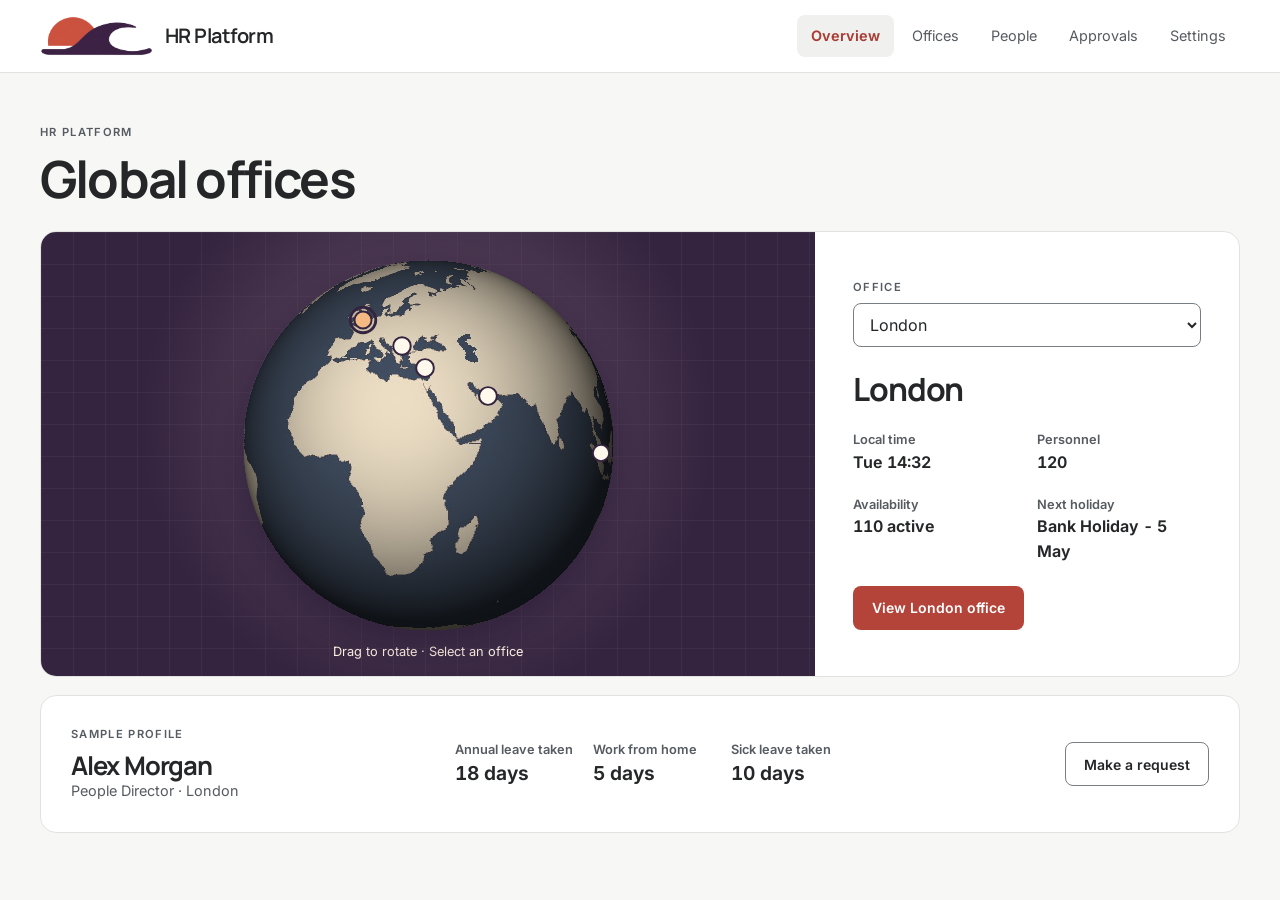
==== commit 6b838b26: "Match the HR header to Risk Lab and show the application title" ====
--- a/index.html
+++ b/index.html
@@ -14,12 +14,17 @@
     <a class="oc-skip oc-button" href="#main">Skip to content</a>
     <header class="oc-header">
       <div class="frame mast">
-        <a class="oc-brand oc-brand-shore" href="index.html" aria-label="HR Platform home">
-          <picture class="oc-brand-light">
-            <source media="(max-width: 680px)" srcset="assets/icons/shore-wash-icon-light.png" width="512" height="512" />
-            <img src="assets/logos/shore-wash-banner.png" width="692" height="245" alt="" />
-          </picture>
-          <img class="oc-brand-dark" src="assets/icons/shore-wash-icon-dark.png" width="512" height="512" alt="" />
+        <a class="app-brand" href="index.html" aria-label="HR Platform home">
+          <svg width="0" height="0" aria-hidden="true" focusable="false">
+            <filter id="shore-wash-night" color-interpolation-filters="sRGB">
+              <feColorMatrix type="matrix" values="-0.22 0 0 0 1.04
+                                                   -1.03 0 0 0 1.21
+                                                   -1.12 0 0 0 1.20
+                                                    0    0 0 1 0" />
+            </filter>
+          </svg>
+          <img src="assets/logos/shore-wash-banner.png" width="692" height="245" alt="" />
+          <span>HR Platform</span>
         </a>
         <nav aria-label="Main">          <a href="index.html" aria-current="page">Overview</a>
           <a href="office.html">Offices</a>
--- a/styles.css
+++ b/styles.css
@@ -11,6 +11,19 @@
   display: flex; align-items: center; gap: 16px; flex-wrap: wrap;
 }
 .mast { min-height: 72px; justify-content: space-between; padding-block: 12px; }
+.app-brand {
+  display: inline-flex;
+  align-items: center;
+  gap: 12px;
+  color: var(--text);
+  font: 650 clamp(1rem, 2vw, 1.25rem)/1.2 var(--font-display);
+  letter-spacing: -.025em;
+  text-decoration: none;
+  white-space: nowrap;
+}
+.app-brand svg { position: absolute; }
+.app-brand img { display: block; width: auto; height: clamp(30px, 4vw, 40px); }
+[data-theme='dark'] .app-brand img { filter: url(#shore-wash-night); }
 .mast nav { gap: 4px; }
 .mast nav a { text-decoration: none; color: var(--text-muted); padding: 10px 14px; font-size: .9rem; border-radius: var(--radius-control); }
 .mast nav a:hover { color: var(--text); }
